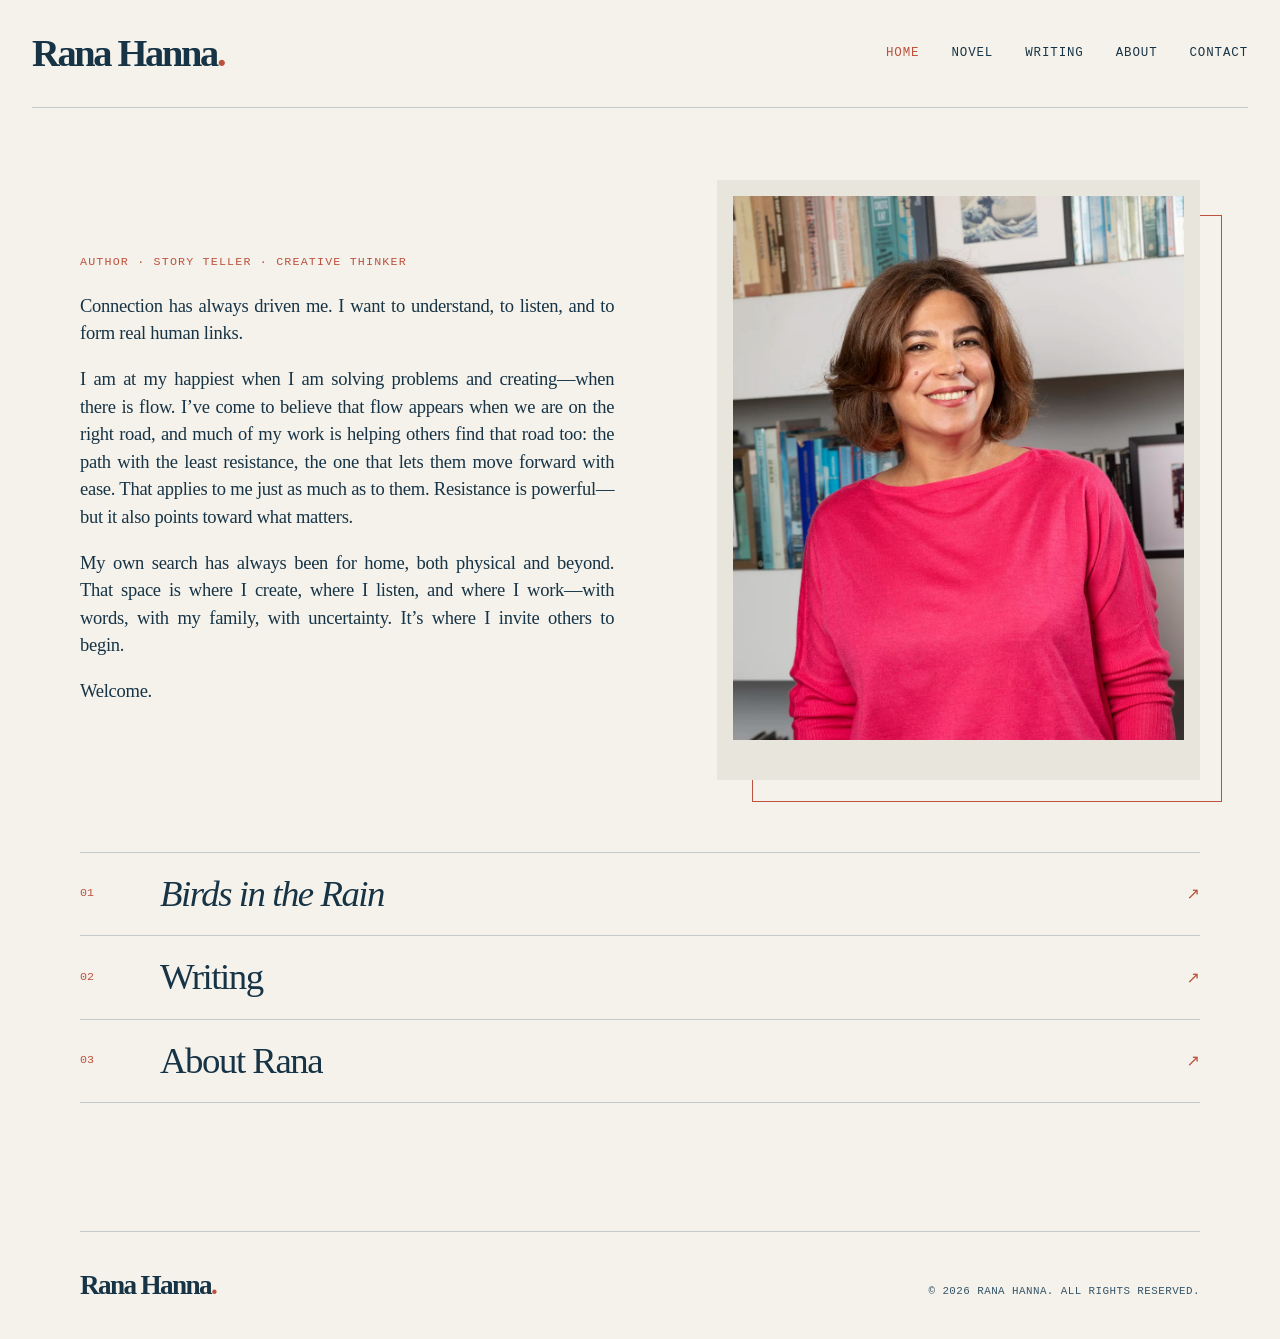
==== index.html @ fc014a40 "init, index looking nice" ====
<!doctype html>
<html lang="en">
  <head>
    <meta charset="utf-8" />
    <meta name="viewport" content="width=device-width, initial-scale=1" />
    <meta name="description" content="Rana Hanna is an author and educator writing about creativity, place, and connection." />
    <title>Rana Hanna — Author</title>
    <link rel="icon" type="image/svg+xml" href="data:image/svg+xml,%3Csvg xmlns='http://www.w3.org/2000/svg' viewBox='0 0 64 64'%3E%3Crect width='64' height='64' rx='14' fill='%231f4054'/%3E%3Cpath d='M17 48V16h11c10 0 16 5 16 14 0 6-3 10-8 12l11 6H36l-10-6v6zm9-15h2c5 0 7-1 7-4s-2-4-7-4h-2z' fill='%23f4f0e7'/%3E%3C/svg%3E" />
    <link rel="stylesheet" href="styles.css" />
  </head>
  <body>
    <a class="skip-link" href="#main">Skip to content</a>
    <header class="site-header">
      <a class="wordmark" href="index.html" aria-label="Rana Hanna home">Rana Hanna<span>.</span></a>
      <button class="menu-button" type="button" aria-label="Open navigation" aria-expanded="false" aria-controls="site-nav"><span aria-hidden="true"></span><span aria-hidden="true"></span></button>
      <nav id="site-nav" class="site-nav" aria-label="Main navigation">
        <a href="index.html" aria-current="page">Home</a><a href="pages/birdsintherain.html">Novel</a><a href="pages/writing.html">Writing</a><a href="pages/about.html">About</a><a href="pages/contact.html">Contact</a>
      </nav>
    </header>
    <main id="main">
      <section class="hero section-shell">
        <div class="hero-copy hero-statement">

        <p class="eyebrow">Author · story teller · creative thinker</p>
        <p>Connection has always driven me. I want to understand, to listen, and to form real human links.</p>

        <p>I am at my happiest when I am solving problems and creating—when there is flow. I’ve come to believe that flow appears when we are on the right road, and much of my work is helping others find that road too: the path with the least resistance, the one that lets them move forward with ease. That applies to me just as much as to them. Resistance is powerful—but it also points toward what matters.</p>

        <p>My own search has always been for home, both physical and beyond. That space is where I create, where I listen, and where I work—with words, with my family, with uncertainty. It’s where I invite others to begin.</p>

        <p>Welcome.</p>
        </div>
        <figure class="portrait-frame"><img src="assets/rana-hanna-portrait.webp" alt="Rana Hanna in her study" width="1000" height="1498" /></figure>
      </section>
      <section class="home-links section-shell" aria-label="Explore Rana Hanna’s work">
        <a href="pages/birdsintherain.html"><span>01</span><strong><em>Birds in the Rain</em></strong><b>↗</b></a>
        <a href="pages/writing.html"><span>02</span><strong>Writing</strong><b>↗</b></a>
        <a href="pages/about.html"><span>03</span><strong>About Rana</strong><b>↗</b></a>
      </section>
    </main>
    <footer class="site-footer section-shell"><a class="wordmark" href="index.html">Rana Hanna<span>.</span></a><p>© <span id="year"></span> Rana Hanna. All rights reserved.</p></footer>
    <script src="script.js"></script>
  </body>
</html>
---- styles.css ----
:root {
  --ink: #173446;
  --ink-soft: #355568;
  --paper: #f5f2eb;
  --paper-deep: #e8e5dc;
  --accent: #bc523e;
  --line: rgba(23, 52, 70, 0.22);
  --serif: Georgia, "Times New Roman", serif;
  --sans: system-ui, -apple-system, BlinkMacSystemFont, "Segoe UI", sans-serif;
  --mono: ui-monospace, SFMono-Regular, Menlo, Consolas, monospace;
}

* { box-sizing: border-box; }
html { scroll-behavior: smooth; }
body { margin: 0; color: var(--ink); background: var(--paper); font-family: var(--sans); font-size: 1rem; line-height: 1.6; }
a { color: inherit; }
img { display: block; max-width: 100%; }

.skip-link { position: fixed; top: 0.75rem; left: 0.75rem; z-index: 10; padding: .6rem .8rem; background: var(--ink); color: white; transform: translateY(-150%); }
.skip-link:focus { transform: translateY(0); }
.sr-only { position: absolute; width: 1px; height: 1px; overflow: hidden; clip: rect(0,0,0,0); white-space: nowrap; }
.section-shell { width: min(1120px, calc(100% - 4rem)); margin-inline: auto; }

.site-header { width: min(1280px, calc(100% - 4rem)); min-height: 6.75rem; margin: auto; display: flex; align-items: center; justify-content: space-between; border-bottom: 1px solid var(--line); }
.wordmark { font: 600 clamp(1.8rem, 3vw, 2.55rem)/1 var(--serif); text-decoration: none; letter-spacing: -0.06em; }
.wordmark span { color: var(--accent); }
.site-nav { display: flex; gap: clamp(1rem, 2.5vw, 2.4rem); align-items: center; }
.site-nav a { font: 500 .78rem/1 var(--mono); text-transform: uppercase; letter-spacing: .07em; text-decoration: none; }
.site-nav a:hover, .site-nav a:focus-visible { color: var(--accent); }
.site-nav a[aria-current="page"] { color: var(--accent); }
.menu-button { display: none; }

.hero { min-height: min(710px, calc(100vh - 6.75rem)); display: grid; grid-template-columns: 1.05fr .95fr; align-items: center; gap: clamp(3rem, 8vw, 9rem); padding-block: 4.5rem; }
.eyebrow { margin: 0 0 1.4rem; color: var(--accent); font: 500 .73rem/1.2 var(--mono); letter-spacing: .1em; text-transform: uppercase; }
h1, h2, p { margin-top: 0; }
h1, h2 { font-family: var(--serif); font-weight: 500; letter-spacing: -.05em; line-height: 1.05; }
h1 { max-width: 8.7em; margin-bottom: 1.5rem; font-size: clamp(3rem, 6.4vw, 5.8rem); }
h2 { margin-bottom: 1.7rem; font-size: clamp(2.6rem, 5vw, 4.6rem); }
.hero-intro { max-width: 29rem; margin-bottom: 2rem; color: var(--ink-soft); font-size: 1.15rem; }
.text-link { display: inline-flex; gap: .6rem; align-items: baseline; padding-bottom: .28rem; border-bottom: 1px solid var(--ink); font-size: .95rem; font-weight: 600; text-decoration: none; }
.text-link:hover, .text-link:focus-visible { color: var(--accent); border-color: var(--accent); }
.text-link span, .button span, .contact-links span { color: var(--accent); }
.portrait-frame { position: relative; margin: 0; padding: 1rem 1rem 2.5rem; background: var(--paper-deep); }
.portrait-frame::before { content: ""; position: absolute; z-index: -1; top: 2.2rem; right: -1.4rem; bottom: -1.4rem; left: 2.2rem; border: 1px solid var(--accent); }
.portrait-frame img { width: 100%; max-height: 34rem; object-fit: cover; object-position: center top; }
.portrait-frame figcaption { margin-top: .95rem; color: var(--ink-soft); font: .68rem/1.3 var(--mono); letter-spacing: .06em; text-transform: uppercase; }

.hero-statement { font: clamp(1.1rem, 1.45vw, 1.4rem)/1.48 var(--serif); letter-spacing: -.015em; text-align: justify; hyphens: auto; }
.hero-statement .statement-mark { margin: -.35rem 0 .65rem; color: var(--accent); font: 5rem/.8 var(--serif); text-align: left; }
.hero-statement p:last-child { margin-bottom: 0; }

.home-links { padding-bottom: 8rem; }
.home-links a { display: grid; grid-template-columns: 4rem 1fr 2rem; gap: 1rem; align-items: center; padding: 1.25rem 0; border-top: 1px solid var(--line); color: var(--ink); text-decoration: none; }
.home-links a:last-child { border-bottom: 1px solid var(--line); }
.home-links span { color: var(--accent); font: .73rem/1 var(--mono); }
.home-links strong { font: clamp(1.5rem, 3vw, 2.3rem)/1.15 var(--serif); font-weight: 500; letter-spacing: -.04em; }
.home-links b { color: var(--accent); font-weight: 400; text-align: right; }
.home-links a:hover strong, .home-links a:focus-visible strong { color: var(--accent); }

.novel { padding-block: 7rem; border-top: 1px solid var(--line); }
.section-label { display: flex; gap: 1rem; margin-bottom: 3.7rem; font: .73rem/1 var(--mono); letter-spacing: .1em; text-transform: uppercase; }
.section-label span { color: var(--accent); }
.novel-grid { display: grid; grid-template-columns: minmax(15rem, .72fr) minmax(0, 1fr); gap: clamp(3rem, 10vw, 9rem); align-items: center; }
.book-frame { width: min(100%, 25rem); margin: 0 auto; padding: .75rem; background: #d6dde0; box-shadow: 1.25rem 1.25rem 0 var(--ink); }
.book-frame img { width: 100%; aspect-ratio: 3 / 4; object-fit: cover; }
.novel-copy h2 { margin-bottom: 1.25rem; }
.deck { max-width: 31rem; margin-bottom: 1.8rem; color: var(--ink); font: 1.28rem/1.45 var(--serif); }
.novel-copy > p:not(.eyebrow):not(.deck) { max-width: 37rem; color: var(--ink-soft); }
.button { display: inline-flex; gap: .7rem; align-items: center; margin-top: .8rem; padding: .85rem 1.05rem; color: white; background: var(--ink); font: 500 .76rem/1 var(--mono); letter-spacing: .06em; text-decoration: none; text-transform: uppercase; transition: background .2s ease; }
.button:hover, .button:focus-visible { background: var(--accent); }

.writing { padding-block: 7rem; border-top: 1px solid var(--line); }
.writing-grid, .about-grid { display: grid; grid-template-columns: 1.15fr .85fr; gap: clamp(3rem, 10vw, 11rem); }
.writing-grid h2, .about-grid h2 { margin: 0; }
.writing-grid > div, .prose { color: var(--ink-soft); }

.about { padding-block: 7rem; background: var(--ink); color: var(--paper); }
.about.section-shell { width: 100%; padding-inline: max(2rem, calc((100% - 1120px) / 2)); }
.about .section-label { color: rgba(245, 242, 235, .7); }
.about .section-label span { color: #e77a63; }
.about-grid .prose { color: rgba(245, 242, 235, .78); }

.contact { padding-block: 8.5rem; }
.contact h2 { max-width: 13em; }
.contact-links { display: flex; flex-wrap: wrap; gap: 1rem 2.4rem; }
.contact-links a { padding-bottom: .4rem; border-bottom: 1px solid var(--line); font: 500 .9rem/1 var(--mono); text-decoration: none; }
.contact-links a:hover, .contact-links a:focus-visible { color: var(--accent); border-color: var(--accent); }

.site-footer { display: flex; justify-content: space-between; align-items: baseline; gap: 1rem; padding-block: 2.5rem; border-top: 1px solid var(--line); }
.site-footer .wordmark { font-size: 1.7rem; }
.site-footer p { margin: 0; color: var(--ink-soft); font: .68rem/1.2 var(--mono); letter-spacing: .04em; text-transform: uppercase; }

.page-hero { max-width: 58rem; padding-block: clamp(5rem, 12vw, 10rem) clamp(3.5rem, 7vw, 6rem); }
.page-hero h1 { max-width: 11em; margin-bottom: 1.5rem; }
.page-hero > p:last-child, .contact-page > p:not(.eyebrow) { max-width: 37rem; color: var(--ink-soft); font-size: 1.15rem; }
.novel-detail, .about-page { display: grid; grid-template-columns: minmax(14rem, .7fr) minmax(0, 1fr); gap: clamp(3rem, 10vw, 9rem); align-items: start; padding-bottom: 8rem; }
.novel-detail .book-frame { margin: 0; }
.prose { color: var(--ink-soft); }
.prose .deck { color: var(--ink); }
.reading { padding-block: 5rem 9rem; border-top: 1px solid var(--line); }
.reading .section-label { margin-bottom: 1.5rem; }
.large-link { display: inline-flex; gap: 1rem; padding-bottom: .6rem; border-bottom: 2px solid var(--ink); color: var(--ink); font: clamp(2.1rem, 5vw, 4.2rem)/1.1 var(--serif); letter-spacing: -.05em; text-decoration: none; }
.large-link:hover, .large-link:focus-visible { color: var(--accent); border-color: var(--accent); }
.reading-note { margin: 2rem 0 0; color: var(--ink-soft); }
.about-page { padding-bottom: 8rem; }
.about-page .portrait-frame { margin: 0; }
.contact-page { min-height: calc(100vh - 13.5rem); padding-block: clamp(5rem, 12vw, 10rem); }
.contact-page h1 { max-width: 11.5em; }
.contact-page .contact-links { margin-top: 3rem; }

@media (max-width: 720px) {
  .section-shell, .site-header { width: min(100% - 2.5rem, 1120px); }
  .site-header { position: relative; min-height: 5.5rem; }
  .menu-button { display: grid; gap: .28rem; width: 2.25rem; padding: .5rem; border: 0; background: transparent; cursor: pointer; }
  .menu-button span:not(.sr-only) { display: block; width: 100%; height: 1px; background: currentColor; transition: transform .2s ease; }
  .menu-button[aria-expanded="true"] span:first-of-type { transform: translateY(2.5px) rotate(45deg); }
  .menu-button[aria-expanded="true"] span:last-of-type { transform: translateY(-2.5px) rotate(-45deg); }
  .site-nav { position: absolute; z-index: 2; top: calc(100% + 1px); right: 0; left: 0; display: none; flex-direction: column; align-items: flex-start; gap: 1.25rem; padding: 1.4rem 1.25rem; background: var(--paper); border: 1px solid var(--line); box-shadow: 0 .8rem 1.5rem rgba(23, 52, 70, .1); }
  .site-nav.is-open { display: flex; }
  .site-nav a { font-size: .85rem; }
  .hero { grid-template-columns: 1fr; min-height: auto; gap: 3.5rem; padding-block: 4rem 5.5rem; }
  .hero-copy { order: 1; }
  .portrait-frame { order: 2; width: min(100%, 29rem); }
  .portrait-frame img { max-height: none; }
  .hero .portrait-frame { width: min(88%, 22rem); margin-inline: auto; }
  .hero .portrait-frame img { aspect-ratio: 3 / 4; max-height: 25rem; object-fit: cover; object-position: center 18%; }
  .hero-statement .statement-mark { font-size: 4.8rem; }
  .novel, .writing, .about { padding-block: 5rem; }
  .novel-grid, .writing-grid, .about-grid, .novel-detail, .about-page { grid-template-columns: 1fr; gap: 2.5rem; }
  .book-frame { margin-left: 0; width: min(76%, 20rem); }
  .writing-grid h2, .about-grid h2 { font-size: clamp(2.55rem, 11vw, 4rem); }
  .contact { padding-block: 6rem; }
  .home-links { padding-bottom: 5rem; }
  .page-hero { padding-block: 4.5rem 3.5rem; }
  .novel-detail, .about-page { padding-bottom: 5rem; }
  .reading { padding-block: 4rem 6rem; }
  .contact-page { min-height: auto; padding-block: 5rem; }
  .site-footer { flex-direction: column; padding-block: 2rem; }
}

@media (prefers-reduced-motion: reduce) { html { scroll-behavior: auto; } }
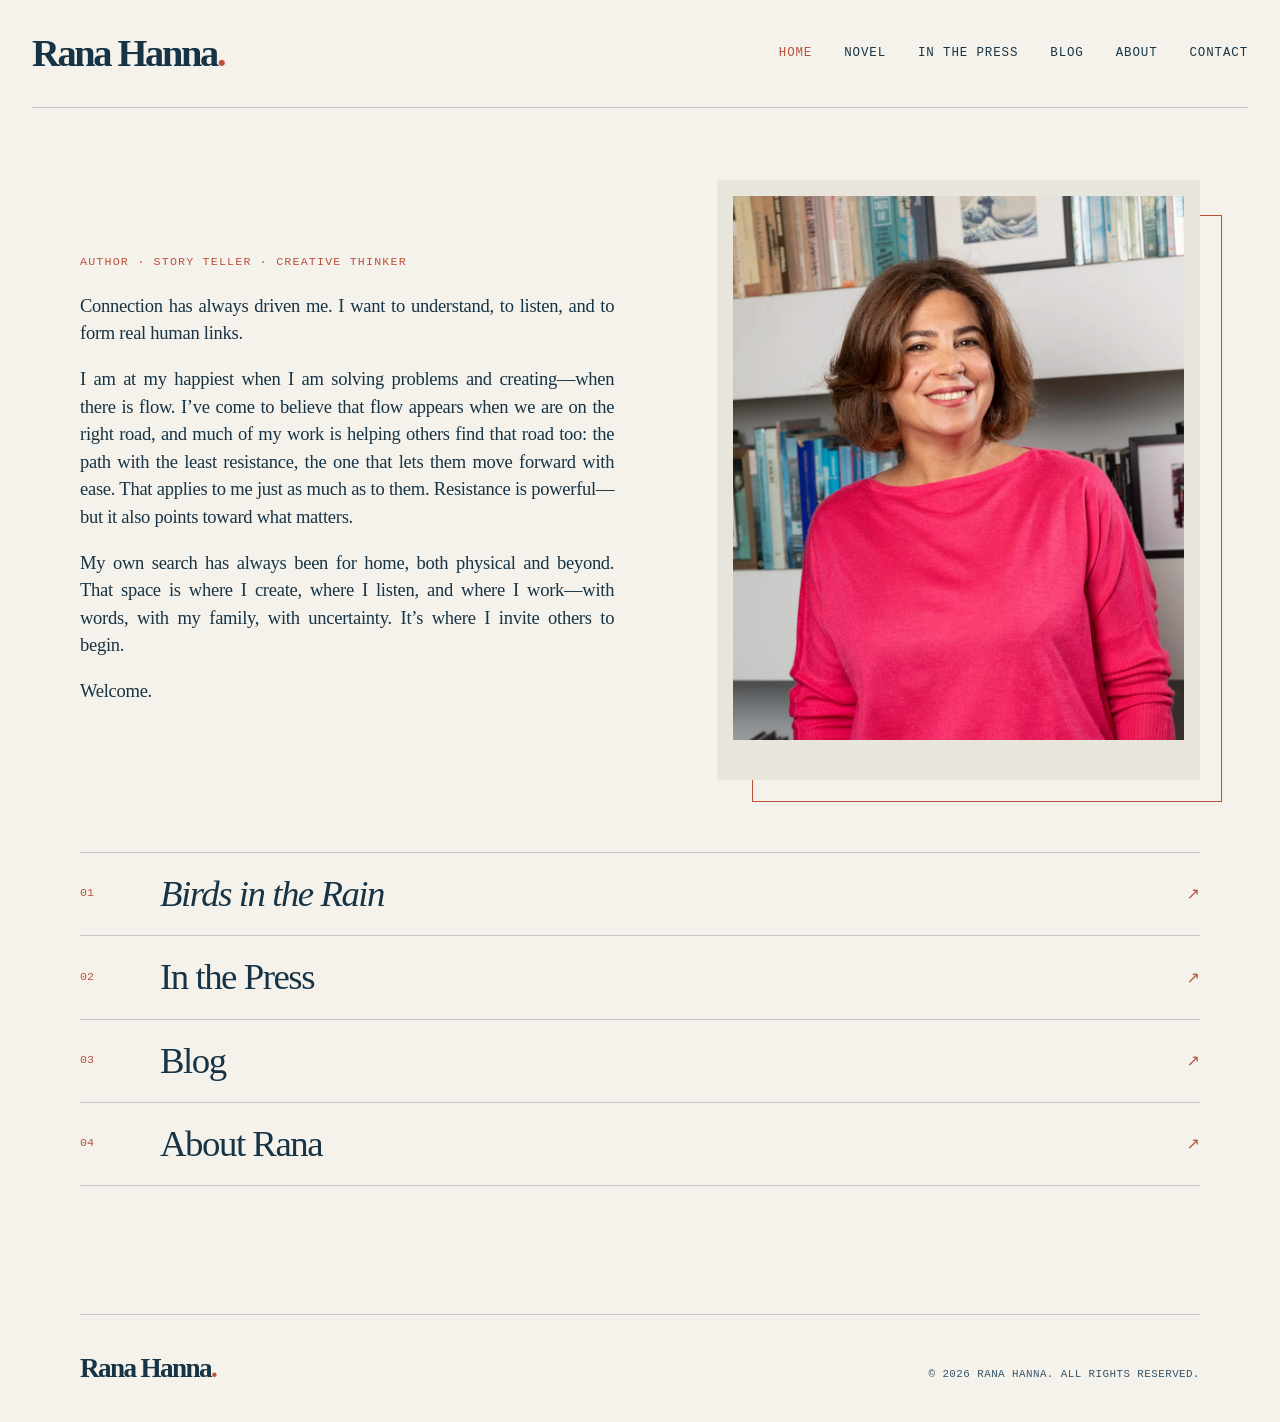
==== commit 2954d299: "destinguish press from blog, and build parsers" ====
--- a/index.html
+++ b/index.html
@@ -14,7 +14,7 @@
       <a class="wordmark" href="index.html" aria-label="Rana Hanna home">Rana Hanna<span>.</span></a>
       <button class="menu-button" type="button" aria-label="Open navigation" aria-expanded="false" aria-controls="site-nav"><span aria-hidden="true"></span><span aria-hidden="true"></span></button>
       <nav id="site-nav" class="site-nav" aria-label="Main navigation">
-        <a href="index.html" aria-current="page">Home</a><a href="pages/birdsintherain.html">Novel</a><a href="pages/writing.html">Writing</a><a href="pages/about.html">About</a><a href="pages/contact.html">Contact</a>
+        <a href="index.html" aria-current="page">Home</a><a href="pages/birdsintherain.html">Novel</a><a href="pages/press.html">In the Press</a><a href="pages/blog.html">Blog</a><a href="pages/about.html">About</a><a href="pages/contact.html">Contact</a>
       </nav>
     </header>
     <main id="main">
@@ -34,8 +34,9 @@
       </section>
       <section class="home-links section-shell" aria-label="Explore Rana Hanna’s work">
         <a href="pages/birdsintherain.html"><span>01</span><strong><em>Birds in the Rain</em></strong><b>↗</b></a>
-        <a href="pages/writing.html"><span>02</span><strong>Writing</strong><b>↗</b></a>
-        <a href="pages/about.html"><span>03</span><strong>About Rana</strong><b>↗</b></a>
+        <a href="pages/press.html"><span>02</span><strong>In the Press</strong><b>↗</b></a>
+        <a href="pages/blog.html"><span>03</span><strong>Blog</strong><b>↗</b></a>
+        <a href="pages/about.html"><span>04</span><strong>About Rana</strong><b>↗</b></a>
       </section>
     </main>
     <footer class="site-footer section-shell"><a class="wordmark" href="index.html">Rana Hanna<span>.</span></a><p>© <span id="year"></span> Rana Hanna. All rights reserved.</p></footer>
--- a/styles.css
+++ b/styles.css
@@ -33,13 +33,11 @@
 .hero { min-height: min(710px, calc(100vh - 6.75rem)); display: grid; grid-template-columns: 1.05fr .95fr; align-items: center; gap: clamp(3rem, 8vw, 9rem); padding-block: 4.5rem; }
 .eyebrow { margin: 0 0 1.4rem; color: var(--accent); font: 500 .73rem/1.2 var(--mono); letter-spacing: .1em; text-transform: uppercase; }
 h1, h2, p { margin-top: 0; }
+p { text-align: justify; hyphens: auto; }
 h1, h2 { font-family: var(--serif); font-weight: 500; letter-spacing: -.05em; line-height: 1.05; }
 h1 { max-width: 8.7em; margin-bottom: 1.5rem; font-size: clamp(3rem, 6.4vw, 5.8rem); }
 h2 { margin-bottom: 1.7rem; font-size: clamp(2.6rem, 5vw, 4.6rem); }
-.hero-intro { max-width: 29rem; margin-bottom: 2rem; color: var(--ink-soft); font-size: 1.15rem; }
-.text-link { display: inline-flex; gap: .6rem; align-items: baseline; padding-bottom: .28rem; border-bottom: 1px solid var(--ink); font-size: .95rem; font-weight: 600; text-decoration: none; }
-.text-link:hover, .text-link:focus-visible { color: var(--accent); border-color: var(--accent); }
-.text-link span, .button span, .contact-links span { color: var(--accent); }
+.button span, .contact-links span { color: var(--accent); }
 .portrait-frame { position: relative; margin: 0; padding: 1rem 1rem 2.5rem; background: var(--paper-deep); }
 .portrait-frame::before { content: ""; position: absolute; z-index: -1; top: 2.2rem; right: -1.4rem; bottom: -1.4rem; left: 2.2rem; border: 1px solid var(--accent); }
 .portrait-frame img { width: 100%; max-height: 34rem; object-fit: cover; object-position: center top; }
@@ -57,31 +55,12 @@
 .home-links b { color: var(--accent); font-weight: 400; text-align: right; }
 .home-links a:hover strong, .home-links a:focus-visible strong { color: var(--accent); }
 
-.novel { padding-block: 7rem; border-top: 1px solid var(--line); }
 .section-label { display: flex; gap: 1rem; margin-bottom: 3.7rem; font: .73rem/1 var(--mono); letter-spacing: .1em; text-transform: uppercase; }
 .section-label span { color: var(--accent); }
-.novel-grid { display: grid; grid-template-columns: minmax(15rem, .72fr) minmax(0, 1fr); gap: clamp(3rem, 10vw, 9rem); align-items: center; }
-.book-frame { width: min(100%, 25rem); margin: 0 auto; padding: .75rem; background: #d6dde0; box-shadow: 1.25rem 1.25rem 0 var(--ink); }
-.book-frame img { width: 100%; aspect-ratio: 3 / 4; object-fit: cover; }
-.novel-copy h2 { margin-bottom: 1.25rem; }
 .deck { max-width: 31rem; margin-bottom: 1.8rem; color: var(--ink); font: 1.28rem/1.45 var(--serif); }
-.novel-copy > p:not(.eyebrow):not(.deck) { max-width: 37rem; color: var(--ink-soft); }
 .button { display: inline-flex; gap: .7rem; align-items: center; margin-top: .8rem; padding: .85rem 1.05rem; color: white; background: var(--ink); font: 500 .76rem/1 var(--mono); letter-spacing: .06em; text-decoration: none; text-transform: uppercase; transition: background .2s ease; }
 .button:hover, .button:focus-visible { background: var(--accent); }
 
-.writing { padding-block: 7rem; border-top: 1px solid var(--line); }
-.writing-grid, .about-grid { display: grid; grid-template-columns: 1.15fr .85fr; gap: clamp(3rem, 10vw, 11rem); }
-.writing-grid h2, .about-grid h2 { margin: 0; }
-.writing-grid > div, .prose { color: var(--ink-soft); }
-
-.about { padding-block: 7rem; background: var(--ink); color: var(--paper); }
-.about.section-shell { width: 100%; padding-inline: max(2rem, calc((100% - 1120px) / 2)); }
-.about .section-label { color: rgba(245, 242, 235, .7); }
-.about .section-label span { color: #e77a63; }
-.about-grid .prose { color: rgba(245, 242, 235, .78); }
-
-.contact { padding-block: 8.5rem; }
-.contact h2 { max-width: 13em; }
 .contact-links { display: flex; flex-wrap: wrap; gap: 1rem 2.4rem; }
 .contact-links a { padding-bottom: .4rem; border-bottom: 1px solid var(--line); font: 500 .9rem/1 var(--mono); text-decoration: none; }
 .contact-links a:hover, .contact-links a:focus-visible { color: var(--accent); border-color: var(--accent); }
@@ -93,16 +72,39 @@
 .page-hero { max-width: 58rem; padding-block: clamp(5rem, 12vw, 10rem) clamp(3.5rem, 7vw, 6rem); }
 .page-hero h1 { max-width: 11em; margin-bottom: 1.5rem; }
 .page-hero > p:last-child, .contact-page > p:not(.eyebrow) { max-width: 37rem; color: var(--ink-soft); font-size: 1.15rem; }
-.novel-detail, .about-page { display: grid; grid-template-columns: minmax(14rem, .7fr) minmax(0, 1fr); gap: clamp(3rem, 10vw, 9rem); align-items: start; padding-bottom: 8rem; }
-.novel-detail .book-frame { margin: 0; }
+.about-page { display: grid; grid-template-columns: minmax(14rem, .7fr) minmax(0, 1fr); gap: clamp(3rem, 10vw, 9rem); align-items: start; padding-bottom: 8rem; }
 .prose { color: var(--ink-soft); }
 .prose .deck { color: var(--ink); }
 .reading { padding-block: 5rem 9rem; border-top: 1px solid var(--line); }
 .reading .section-label { margin-bottom: 1.5rem; }
+.article-list { margin: 0; padding: 0; list-style: none; border-top: 1px solid var(--line); }
+.article-list li { border-bottom: 1px solid var(--line); }
+.article-list a { display: grid; grid-template-columns: minmax(0, 1fr) auto; gap: 1rem; align-items: center; padding: 1.3rem 0; color: var(--ink); text-decoration: none; }
+.article-list h2 { margin: 0; font-size: clamp(1.45rem, 3vw, 2.15rem); }
+.article-list p { margin: .35rem 0 0; color: var(--ink-soft); font: .7rem/1.3 var(--mono); letter-spacing: .07em; text-transform: uppercase; }
+.article-list .article-arrow { color: var(--accent); font-size: 1.15rem; }
+.article-list a:hover h2, .article-list a:focus-visible h2 { color: var(--accent); }
+.list-empty { margin: 1.5rem 0 0; color: var(--ink-soft); }
+.post { max-width: 43rem; padding-block: clamp(5rem, 12vw, 10rem) 8rem; }
+.post-header { padding-bottom: clamp(2.5rem, 6vw, 4.5rem); border-bottom: 1px solid var(--line); }
+.post-header h1 { max-width: 12em; margin-bottom: 1.5rem; }
+.post-date { margin: 0; color: var(--ink-soft); font: .72rem/1.3 var(--mono); letter-spacing: .08em; text-transform: uppercase; }
+.post-body { padding-top: clamp(2.5rem, 6vw, 4.5rem); color: var(--ink-soft); font-family: var(--serif); font-size: clamp(1.12rem, 1.7vw, 1.28rem); }
+.post-body > * { max-width: 38rem; }
+.post-body h2, .post-body h3 { margin: 2.5rem 0 1rem; color: var(--ink); }
+.post-body h2 { font-size: clamp(2rem, 4vw, 3.1rem); }
+.post-body h3 { font-size: clamp(1.45rem, 3vw, 2rem); }
+.post-body p, .post-body li { text-align: left; }
+.post-body a { color: var(--accent); text-underline-offset: .16em; }
+.post-body blockquote { margin: 2rem 0; padding-left: 1.25rem; border-left: 2px solid var(--accent); color: var(--ink); font-size: 1.15em; font-style: italic; }
+.post-body ul, .post-body ol { margin: 0 0 1.5rem; padding-left: 1.4rem; }
+.post-body li + li { margin-top: .45rem; }
+.back-link { display: inline-flex; gap: .55rem; align-items: center; margin-top: 3.5rem; padding-bottom: .25rem; border-bottom: 1px solid var(--line); color: var(--ink); font: .72rem/1 var(--mono); letter-spacing: .07em; text-decoration: none; text-transform: uppercase; }
+.back-link:hover, .back-link:focus-visible { color: var(--accent); border-color: var(--accent); }
+.medium-callout { margin-top: clamp(4.5rem, 8vw, 7rem); }
 .large-link { display: inline-flex; gap: 1rem; padding-bottom: .6rem; border-bottom: 2px solid var(--ink); color: var(--ink); font: clamp(2.1rem, 5vw, 4.2rem)/1.1 var(--serif); letter-spacing: -.05em; text-decoration: none; }
 .large-link:hover, .large-link:focus-visible { color: var(--accent); border-color: var(--accent); }
 .reading-note { margin: 2rem 0 0; color: var(--ink-soft); }
-.about-page { padding-bottom: 8rem; }
 .about-page .portrait-frame { margin: 0; }
 .contact-page { min-height: calc(100vh - 13.5rem); padding-block: clamp(5rem, 12vw, 10rem); }
 .contact-page h1 { max-width: 11.5em; }
@@ -125,15 +127,12 @@
   .hero .portrait-frame { width: min(88%, 22rem); margin-inline: auto; }
   .hero .portrait-frame img { aspect-ratio: 3 / 4; max-height: 25rem; object-fit: cover; object-position: center 18%; }
   .hero-statement .statement-mark { font-size: 4.8rem; }
-  .novel, .writing, .about { padding-block: 5rem; }
-  .novel-grid, .writing-grid, .about-grid, .novel-detail, .about-page { grid-template-columns: 1fr; gap: 2.5rem; }
-  .book-frame { margin-left: 0; width: min(76%, 20rem); }
-  .writing-grid h2, .about-grid h2 { font-size: clamp(2.55rem, 11vw, 4rem); }
-  .contact { padding-block: 6rem; }
+  .about-page { grid-template-columns: 1fr; gap: 2.5rem; }
   .home-links { padding-bottom: 5rem; }
   .page-hero { padding-block: 4.5rem 3.5rem; }
-  .novel-detail, .about-page { padding-bottom: 5rem; }
+  .about-page { padding-bottom: 5rem; }
   .reading { padding-block: 4rem 6rem; }
+  .article-list a { gap: .75rem; }
   .contact-page { min-height: auto; padding-block: 5rem; }
   .site-footer { flex-direction: column; padding-block: 2rem; }
 }
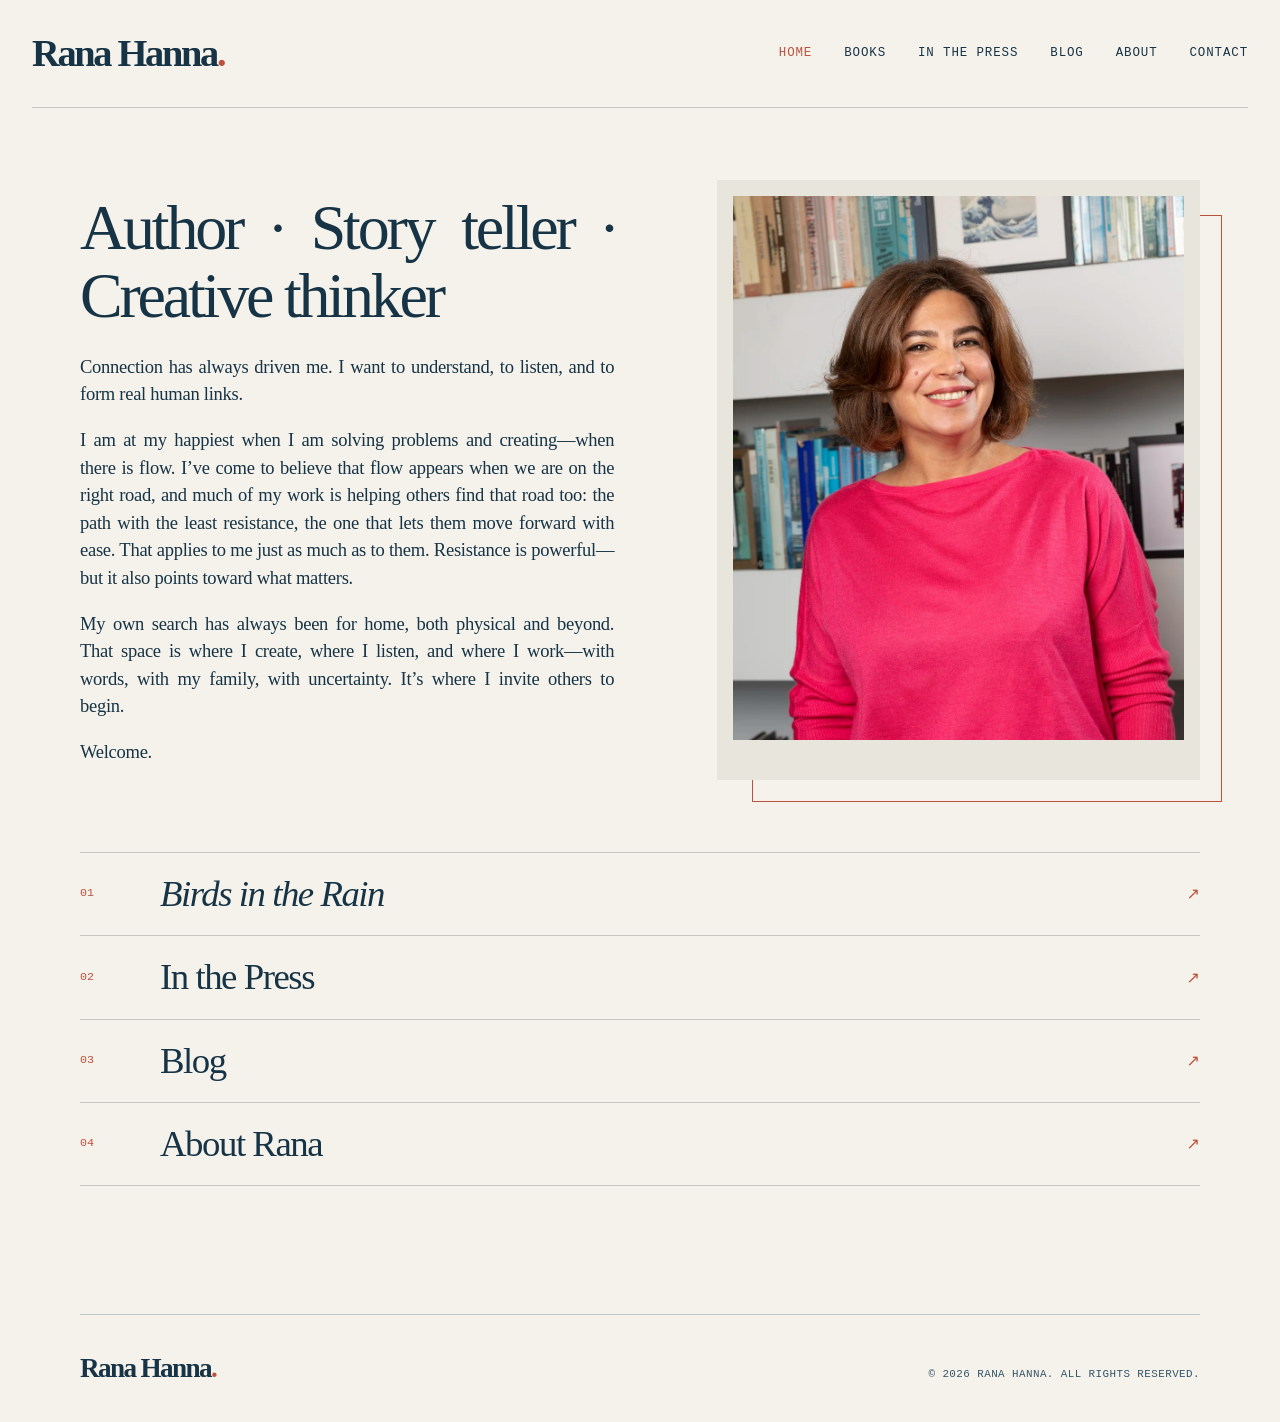
==== commit 062b5d63: "change novel to books, added new photo, changed styling of titles, fixed about" ====
--- a/index.html
+++ b/index.html
@@ -14,14 +14,14 @@
       <a class="wordmark" href="index.html" aria-label="Rana Hanna home">Rana Hanna<span>.</span></a>
       <button class="menu-button" type="button" aria-label="Open navigation" aria-expanded="false" aria-controls="site-nav"><span aria-hidden="true"></span><span aria-hidden="true"></span></button>
       <nav id="site-nav" class="site-nav" aria-label="Main navigation">
-        <a href="index.html" aria-current="page">Home</a><a href="pages/birdsintherain.html">Novel</a><a href="pages/press.html">In the Press</a><a href="pages/blog.html">Blog</a><a href="pages/about.html">About</a><a href="pages/contact.html">Contact</a>
+        <a href="index.html" aria-current="page">Home</a><a href="pages/birdsintherain.html">Books</a><a href="pages/press.html">In the Press</a><a href="pages/blog.html">Blog</a><a href="pages/about.html">About</a><a href="pages/contact.html">Contact</a>
       </nav>
     </header>
     <main id="main">
       <section class="hero section-shell">
         <div class="hero-copy hero-statement">
 
-        <p class="eyebrow">Author · story teller · creative thinker</p>
+        <h1>Author · Story teller · Creative thinker</h1>
         <p>Connection has always driven me. I want to understand, to listen, and to form real human links.</p>
 
         <p>I am at my happiest when I am solving problems and creating—when there is flow. I’ve come to believe that flow appears when we are on the right road, and much of my work is helping others find that road too: the path with the least resistance, the one that lets them move forward with ease. That applies to me just as much as to them. Resistance is powerful—but it also points toward what matters.</p>
--- a/styles.css
+++ b/styles.css
@@ -35,7 +35,7 @@
 h1, h2, p { margin-top: 0; }
 p { text-align: justify; hyphens: auto; }
 h1, h2 { font-family: var(--serif); font-weight: 500; letter-spacing: -.05em; line-height: 1.05; }
-h1 { max-width: 8.7em; margin-bottom: 1.5rem; font-size: clamp(3rem, 6.4vw, 5.8rem); }
+h1 { max-width: 8.7em; margin-bottom: 1.5rem; font-size: clamp(3rem, 6.4vw, 4rem); }
 h2 { margin-bottom: 1.7rem; font-size: clamp(2.6rem, 5vw, 4.6rem); }
 .button span, .contact-links span { color: var(--accent); }
 .portrait-frame { position: relative; margin: 0; padding: 1rem 1rem 2.5rem; background: var(--paper-deep); }
@@ -73,6 +73,7 @@
 .page-hero h1 { max-width: 11em; margin-bottom: 1.5rem; }
 .page-hero > p:last-child, .contact-page > p:not(.eyebrow) { max-width: 37rem; color: var(--ink-soft); font-size: 1.15rem; }
 .about-page { display: grid; grid-template-columns: minmax(14rem, .7fr) minmax(0, 1fr); gap: clamp(3rem, 10vw, 9rem); align-items: start; padding-bottom: 8rem; }
+.about-page .about-intro { max-width: 34rem; }
 .prose { color: var(--ink-soft); }
 .prose .deck { color: var(--ink); }
 .reading { padding-block: 5rem 9rem; border-top: 1px solid var(--line); }
@@ -80,22 +81,31 @@
 .article-list { margin: 0; padding: 0; list-style: none; border-top: 1px solid var(--line); }
 .article-list li { border-bottom: 1px solid var(--line); }
 .article-list a { display: grid; grid-template-columns: minmax(0, 1fr) auto; gap: 1rem; align-items: center; padding: 1.3rem 0; color: var(--ink); text-decoration: none; }
+.article-list a:has(.article-thumbnail) { grid-template-columns: auto minmax(0, 1fr) auto; }
+.article-thumbnail { width: clamp(5.5rem, 12vw, 8.25rem); aspect-ratio: 4 / 3; object-fit: cover; background: var(--paper-deep); }
 .article-list h2 { margin: 0; font-size: clamp(1.45rem, 3vw, 2.15rem); }
 .article-list p { margin: .35rem 0 0; color: var(--ink-soft); font: .7rem/1.3 var(--mono); letter-spacing: .07em; text-transform: uppercase; }
 .article-list .article-arrow { color: var(--accent); font-size: 1.15rem; }
 .article-list a:hover h2, .article-list a:focus-visible h2 { color: var(--accent); }
 .list-empty { margin: 1.5rem 0 0; color: var(--ink-soft); }
-.post { max-width: 43rem; padding-block: clamp(5rem, 12vw, 10rem) 8rem; }
+.post { max-width: 58rem; padding-block: clamp(5rem, 12vw, 10rem) 8rem; }
 .post-header { padding-bottom: clamp(2.5rem, 6vw, 4.5rem); border-bottom: 1px solid var(--line); }
 .post-header h1 { max-width: 12em; margin-bottom: 1.5rem; }
+.post-header--with-subtitle h1 { margin-bottom: .65rem; }
+.post-subtitle { margin: 0 0 1.5rem; color: var(--ink-soft); font: clamp(1.1rem, 1.65vw, 1.32rem)/1.35 var(--serif); }
 .post-date { margin: 0; color: var(--ink-soft); font: .72rem/1.3 var(--mono); letter-spacing: .08em; text-transform: uppercase; }
 .post-body { padding-top: clamp(2.5rem, 6vw, 4.5rem); color: var(--ink-soft); font-family: var(--serif); font-size: clamp(1.12rem, 1.7vw, 1.28rem); }
-.post-body > * { max-width: 38rem; }
+.post-body > * { max-width: 56rem; }
 .post-body h2, .post-body h3 { margin: 2.5rem 0 1rem; color: var(--ink); }
 .post-body h2 { font-size: clamp(2rem, 4vw, 3.1rem); }
 .post-body h3 { font-size: clamp(1.45rem, 3vw, 2rem); }
-.post-body p, .post-body li { text-align: left; }
+.post-body p, .post-body li { text-align: justify; hyphens: auto; }
 .post-body a { color: var(--accent); text-underline-offset: .16em; }
+.post-body .post-image { margin: clamp(2rem, 5vw, 3.5rem) 0; }
+.post-image img { width: 100%; max-height: 38rem; object-fit: contain; }
+.thumbnail-credit { margin-top: .75rem; color: var(--ink-soft); font: .7rem/1.45 var(--mono); letter-spacing: .02em; }
+.thumbnail-credit a { color: inherit; text-underline-offset: .16em; }
+.thumbnail-credit a:hover, .thumbnail-credit a:focus-visible { color: var(--accent); }
 .post-body blockquote { margin: 2rem 0; padding-left: 1.25rem; border-left: 2px solid var(--accent); color: var(--ink); font-size: 1.15em; font-style: italic; }
 .post-body ul, .post-body ol { margin: 0 0 1.5rem; padding-left: 1.4rem; }
 .post-body li + li { margin-top: .45rem; }
@@ -108,6 +118,20 @@
 .about-page .portrait-frame { margin: 0; }
 .contact-page { min-height: calc(100vh - 13.5rem); padding-block: clamp(5rem, 12vw, 10rem); }
 .contact-page h1 { max-width: 11.5em; }
+.contact-form { width: min(100%, 42rem); margin-top: 3rem; padding-top: 2.25rem; border-top: 1px solid var(--line); }
+.contact-form__field { display: grid; gap: .55rem; margin-bottom: 1.35rem; }
+.contact-form label { font: 500 .73rem/1 var(--mono); letter-spacing: .09em; text-transform: uppercase; }
+.contact-form input, .contact-form textarea { width: 100%; border: 1px solid var(--line); border-radius: 0; padding: .8rem .9rem; color: var(--ink); background: transparent; font: 1rem/1.45 var(--sans); }
+.contact-form textarea { resize: vertical; min-height: 10rem; }
+.contact-form input:focus, .contact-form textarea:focus { outline: 2px solid var(--accent); outline-offset: 2px; border-color: var(--accent); }
+.contact-form input[aria-invalid="true"], .contact-form textarea[aria-invalid="true"] { border-color: var(--accent); }
+.contact-form__error, .contact-form__status { color: var(--accent); font: .72rem/1.45 var(--mono); }
+.contact-form__error:empty, .contact-form__status p:empty { display: none; }
+.contact-form__status { margin: 1.25rem 0 0; }
+.contact-form__status p { margin: 0; text-align: left; }
+.contact-form__submit { display: inline-flex; gap: .7rem; align-items: center; margin-top: 1.5rem; padding: .85rem 1.05rem; border: 0; color: white; background: var(--ink); cursor: pointer; font: 500 .76rem/1 var(--mono); letter-spacing: .06em; text-transform: uppercase; transition: background .2s ease, opacity .2s ease; }
+.contact-form__submit:hover, .contact-form__submit:focus-visible { background: var(--accent); }
+.contact-form__submit:disabled { cursor: wait; opacity: .65; }
 .contact-page .contact-links { margin-top: 3rem; }
 
 @media (max-width: 720px) {
@@ -128,11 +152,14 @@
   .hero .portrait-frame img { aspect-ratio: 3 / 4; max-height: 25rem; object-fit: cover; object-position: center 18%; }
   .hero-statement .statement-mark { font-size: 4.8rem; }
   .about-page { grid-template-columns: 1fr; gap: 2.5rem; }
+  .about-page .portrait-frame { width: min(88%, 22rem); margin-inline: auto; }
+  .about-page .portrait-frame img { aspect-ratio: 3 / 4; max-height: 25rem; object-fit: cover; object-position: center 18%; }
   .home-links { padding-bottom: 5rem; }
   .page-hero { padding-block: 4.5rem 3.5rem; }
   .about-page { padding-bottom: 5rem; }
   .reading { padding-block: 4rem 6rem; }
   .article-list a { gap: .75rem; }
+  .article-thumbnail { width: 5rem; }
   .contact-page { min-height: auto; padding-block: 5rem; }
   .site-footer { flex-direction: column; padding-block: 2rem; }
 }
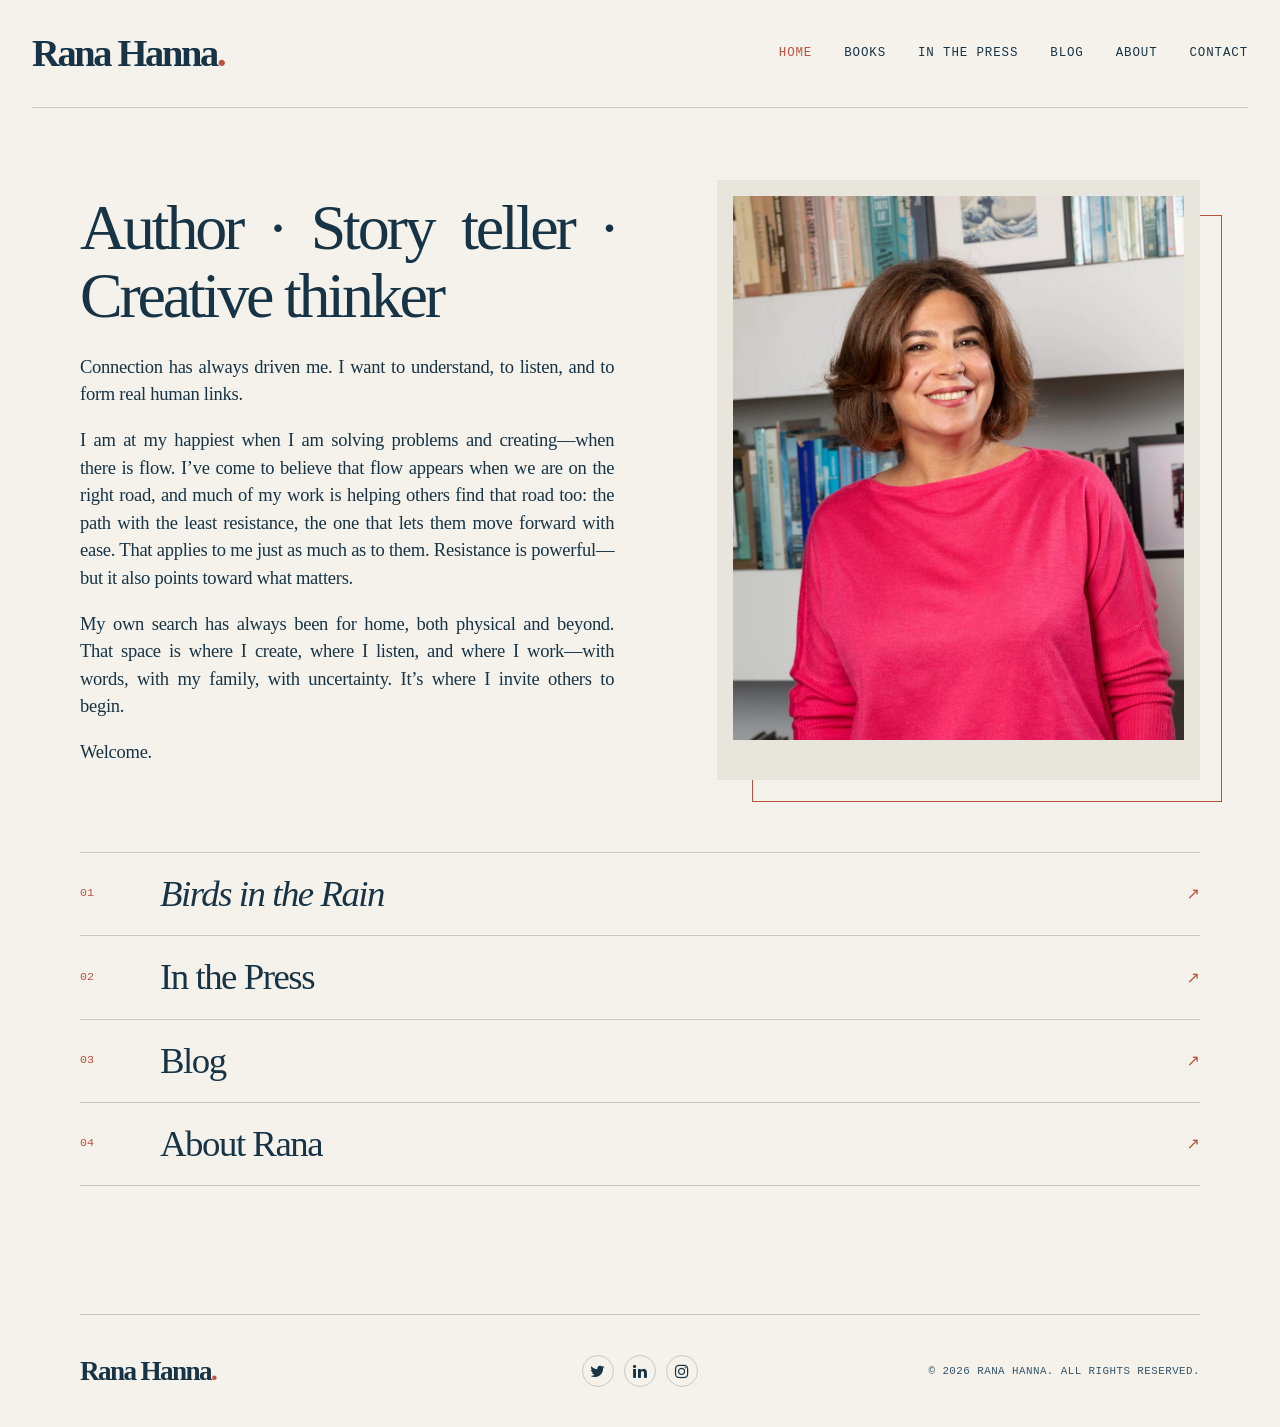
==== commit 233d21d6: "add socials to footers" ====
--- a/index.html
+++ b/index.html
@@ -6,7 +6,8 @@
     <meta name="description" content="Rana Hanna is an author and educator writing about creativity, place, and connection." />
     <title>Rana Hanna — Author</title>
     <link rel="icon" type="image/svg+xml" href="data:image/svg+xml,%3Csvg xmlns='http://www.w3.org/2000/svg' viewBox='0 0 64 64'%3E%3Crect width='64' height='64' rx='14' fill='%231f4054'/%3E%3Cpath d='M17 48V16h11c10 0 16 5 16 14 0 6-3 10-8 12l11 6H36l-10-6v6zm9-15h2c5 0 7-1 7-4s-2-4-7-4h-2z' fill='%23f4f0e7'/%3E%3C/svg%3E" />
-    <link rel="stylesheet" href="styles.css" />
+    <link rel="stylesheet" href="styles.css?v=footer-social" />
+    <link rel="stylesheet" href="https://cdnjs.cloudflare.com/ajax/libs/font-awesome/4.7.0/css/font-awesome.min.css" />
   </head>
   <body>
     <a class="skip-link" href="#main">Skip to content</a>
@@ -39,7 +40,7 @@
         <a href="pages/about.html"><span>04</span><strong>About Rana</strong><b>↗</b></a>
       </section>
     </main>
-    <footer class="site-footer section-shell"><a class="wordmark" href="index.html">Rana Hanna<span>.</span></a><p>© <span id="year"></span> Rana Hanna. All rights reserved.</p></footer>
+    <footer class="site-footer section-shell"><a class="wordmark" href="index.html">Rana Hanna<span>.</span></a><nav class="footer-social" aria-label="Rana Hanna on social media"><a href="https://x.com/rhanna5" target="_blank" rel="noreferrer" aria-label="Follow Rana Hanna on X, formerly Twitter"><i class="fa fa-twitter" aria-hidden="true"></i><span class="sr-only">X / Twitter</span></a><a href="https://www.linkedin.com/in/rana-hanna-997a145/" target="_blank" rel="noreferrer" aria-label="Connect with Rana Hanna on LinkedIn"><i class="fa fa-linkedin" aria-hidden="true"></i><span class="sr-only">LinkedIn</span></a><a href="https://www.instagram.com/ranahanna5/" target="_blank" rel="noreferrer" aria-label="Follow Rana Hanna on Instagram"><i class="fa fa-instagram" aria-hidden="true"></i><span class="sr-only">Instagram</span></a></nav><p>© <span id="year"></span> Rana Hanna. All rights reserved.</p></footer>
     <script src="script.js"></script>
   </body>
 </html>
--- a/styles.css
+++ b/styles.css
@@ -65,9 +65,13 @@
 .contact-links a { padding-bottom: .4rem; border-bottom: 1px solid var(--line); font: 500 .9rem/1 var(--mono); text-decoration: none; }
 .contact-links a:hover, .contact-links a:focus-visible { color: var(--accent); border-color: var(--accent); }
 
-.site-footer { display: flex; justify-content: space-between; align-items: baseline; gap: 1rem; padding-block: 2.5rem; border-top: 1px solid var(--line); }
+.site-footer { display: grid; grid-template-columns: 1fr auto 1fr; align-items: center; gap: 1rem; padding-block: 2.5rem; border-top: 1px solid var(--line); }
 .site-footer .wordmark { font-size: 1.7rem; }
-.site-footer p { margin: 0; color: var(--ink-soft); font: .68rem/1.2 var(--mono); letter-spacing: .04em; text-transform: uppercase; }
+.site-footer p { justify-self: end; margin: 0; color: var(--ink-soft); font: .68rem/1.2 var(--mono); letter-spacing: .04em; text-transform: uppercase; }
+.footer-social { display: flex; align-items: center; gap: .65rem; }
+.footer-social a { display: grid; width: 2rem; aspect-ratio: 1; place-items: center; border: 1px solid var(--line); border-radius: 50%; color: var(--ink); text-decoration: none; transition: color .2s ease, background .2s ease, border-color .2s ease; }
+.footer-social a:hover, .footer-social a:focus-visible { border-color: var(--accent); color: white; background: var(--accent); }
+.footer-social .fa { font-size: 1rem; line-height: 1; }
 
 .page-hero { max-width: 58rem; padding-block: clamp(5rem, 12vw, 10rem) clamp(3.5rem, 7vw, 6rem); }
 .page-hero h1 { max-width: 11em; margin-bottom: 1.5rem; }
@@ -161,7 +165,8 @@
   .article-list a { gap: .75rem; }
   .article-thumbnail { width: 5rem; }
   .contact-page { min-height: auto; padding-block: 5rem; }
-  .site-footer { flex-direction: column; padding-block: 2rem; }
+  .site-footer { display: flex; flex-direction: column; align-items: flex-start; padding-block: 2rem; }
+  .site-footer p { justify-self: auto; }
 }
 
 @media (prefers-reduced-motion: reduce) { html { scroll-behavior: auto; } }
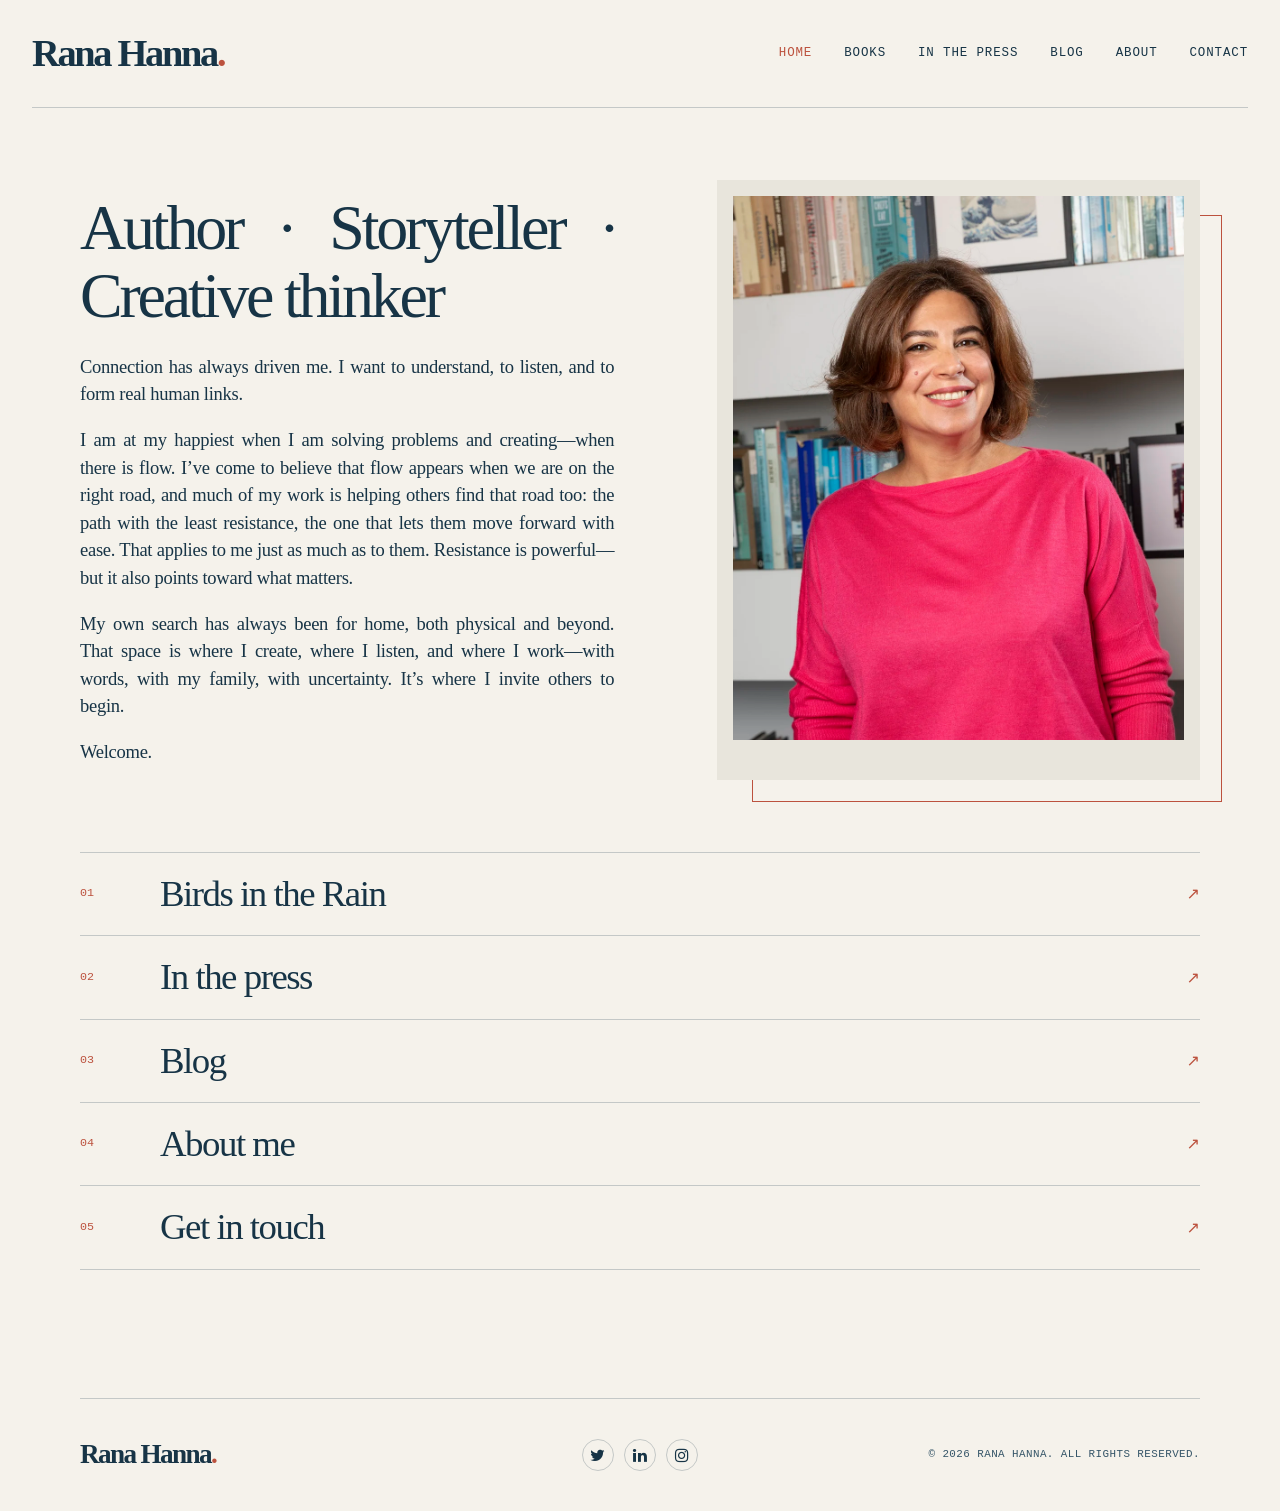
==== commit 95cc0258: "add photos, better headers and footers," ====
--- a/index.html
+++ b/index.html
@@ -11,18 +11,12 @@
   </head>
   <body>
     <a class="skip-link" href="#main">Skip to content</a>
-    <header class="site-header">
-      <a class="wordmark" href="index.html" aria-label="Rana Hanna home">Rana Hanna<span>.</span></a>
-      <button class="menu-button" type="button" aria-label="Open navigation" aria-expanded="false" aria-controls="site-nav"><span aria-hidden="true"></span><span aria-hidden="true"></span></button>
-      <nav id="site-nav" class="site-nav" aria-label="Main navigation">
-        <a href="index.html" aria-current="page">Home</a><a href="pages/birdsintherain.html">Books</a><a href="pages/press.html">In the Press</a><a href="pages/blog.html">Blog</a><a href="pages/about.html">About</a><a href="pages/contact.html">Contact</a>
-      </nav>
-    </header>
+    <header class="site-header" data-site-header></header>
     <main id="main">
       <section class="hero section-shell">
         <div class="hero-copy hero-statement">
 
-        <h1>Author · Story teller · Creative thinker</h1>
+        <h1>Author · Storyteller · Creative thinker</h1>
         <p>Connection has always driven me. I want to understand, to listen, and to form real human links.</p>
 
         <p>I am at my happiest when I am solving problems and creating—when there is flow. I’ve come to believe that flow appears when we are on the right road, and much of my work is helping others find that road too: the path with the least resistance, the one that lets them move forward with ease. That applies to me just as much as to them. Resistance is powerful—but it also points toward what matters.</p>
@@ -34,13 +28,14 @@
         <figure class="portrait-frame"><img src="assets/rana-hanna-portrait.webp" alt="Rana Hanna in her study" width="1000" height="1498" /></figure>
       </section>
       <section class="home-links section-shell" aria-label="Explore Rana Hanna’s work">
-        <a href="pages/birdsintherain.html"><span>01</span><strong><em>Birds in the Rain</em></strong><b>↗</b></a>
-        <a href="pages/press.html"><span>02</span><strong>In the Press</strong><b>↗</b></a>
+        <a href="pages/books.html"><span>01</span><strong>Birds in the Rain</strong><b>↗</b></a>
+        <a href="pages/press.html"><span>02</span><strong>In the press</strong><b>↗</b></a>
         <a href="pages/blog.html"><span>03</span><strong>Blog</strong><b>↗</b></a>
-        <a href="pages/about.html"><span>04</span><strong>About Rana</strong><b>↗</b></a>
+        <a href="pages/about.html"><span>04</span><strong>About me</strong><b>↗</b></a>
+        <a href="pages/contact.html"><span>05</span><strong>Get in touch</strong><b>↗</b></a>
       </section>
     </main>
-    <footer class="site-footer section-shell"><a class="wordmark" href="index.html">Rana Hanna<span>.</span></a><nav class="footer-social" aria-label="Rana Hanna on social media"><a href="https://x.com/rhanna5" target="_blank" rel="noreferrer" aria-label="Follow Rana Hanna on X, formerly Twitter"><i class="fa fa-twitter" aria-hidden="true"></i><span class="sr-only">X / Twitter</span></a><a href="https://www.linkedin.com/in/rana-hanna-997a145/" target="_blank" rel="noreferrer" aria-label="Connect with Rana Hanna on LinkedIn"><i class="fa fa-linkedin" aria-hidden="true"></i><span class="sr-only">LinkedIn</span></a><a href="https://www.instagram.com/ranahanna5/" target="_blank" rel="noreferrer" aria-label="Follow Rana Hanna on Instagram"><i class="fa fa-instagram" aria-hidden="true"></i><span class="sr-only">Instagram</span></a></nav><p>© <span id="year"></span> Rana Hanna. All rights reserved.</p></footer>
-    <script src="script.js"></script>
+    <footer class="site-footer section-shell" data-site-footer></footer>
+    <script src="script.js?v=books-route"></script>
   </body>
 </html>
--- a/styles.css
+++ b/styles.css
@@ -76,6 +76,14 @@
 .page-hero { max-width: 58rem; padding-block: clamp(5rem, 12vw, 10rem) clamp(3.5rem, 7vw, 6rem); }
 .page-hero h1 { max-width: 11em; margin-bottom: 1.5rem; }
 .page-hero > p:last-child, .contact-page > p:not(.eyebrow) { max-width: 37rem; color: var(--ink-soft); font-size: 1.15rem; }
+.press-hero { max-width: 70rem; display: grid; grid-template-columns: minmax(0, 1fr) minmax(14rem, 19rem); gap: clamp(3rem, 9vw, 8rem); align-items: center; }
+.press-hero__copy > p:last-child { max-width: 37rem; color: var(--ink-soft); font-size: 1.15rem; }
+.press-hero__portrait { margin: 0; }
+.press-hero__portrait img { aspect-ratio: 2 / 3; max-height: 28rem; object-position: center top; }
+.blog-hero { max-width: 70rem; display: grid; grid-template-columns: minmax(0, 1fr) minmax(18rem, .95fr); gap: clamp(3rem, 9vw, 8rem); align-items: center; }
+.blog-hero__copy > p:last-child { max-width: 37rem; color: var(--ink-soft); font-size: 1.15rem; }
+.blog-hero__image { margin: 0; }
+.blog-hero__image img { width: 100%; height: auto; aspect-ratio: 3 / 2; object-fit: cover; object-position: center; }
 .about-page { display: grid; grid-template-columns: minmax(14rem, .7fr) minmax(0, 1fr); gap: clamp(3rem, 10vw, 9rem); align-items: start; padding-bottom: 8rem; }
 .about-page .about-intro { max-width: 34rem; }
 .prose { color: var(--ink-soft); }
@@ -160,6 +168,13 @@
   .about-page .portrait-frame img { aspect-ratio: 3 / 4; max-height: 25rem; object-fit: cover; object-position: center 18%; }
   .home-links { padding-bottom: 5rem; }
   .page-hero { padding-block: 4.5rem 3.5rem; }
+  .press-hero { grid-template-columns: 1fr; gap: 2.5rem; }
+  .press-hero__portrait { width: min(88%, 22rem); margin-inline: auto; }
+  .press-hero__portrait img { max-height: 25rem; }
+  .blog-hero { grid-template-columns: 1fr; gap: 2.5rem; }
+  .blog-hero__image { width: min(100%, 34rem); margin-inline: auto; padding: .65rem .65rem 1.15rem; }
+  .blog-hero__image::before { top: 1.35rem; right: -.75rem; bottom: -.75rem; left: 1.35rem; }
+  .blog-hero__image img { aspect-ratio: auto; object-fit: contain; }
   .about-page { padding-bottom: 5rem; }
   .reading { padding-block: 4rem 6rem; }
   .article-list a { gap: .75rem; }
